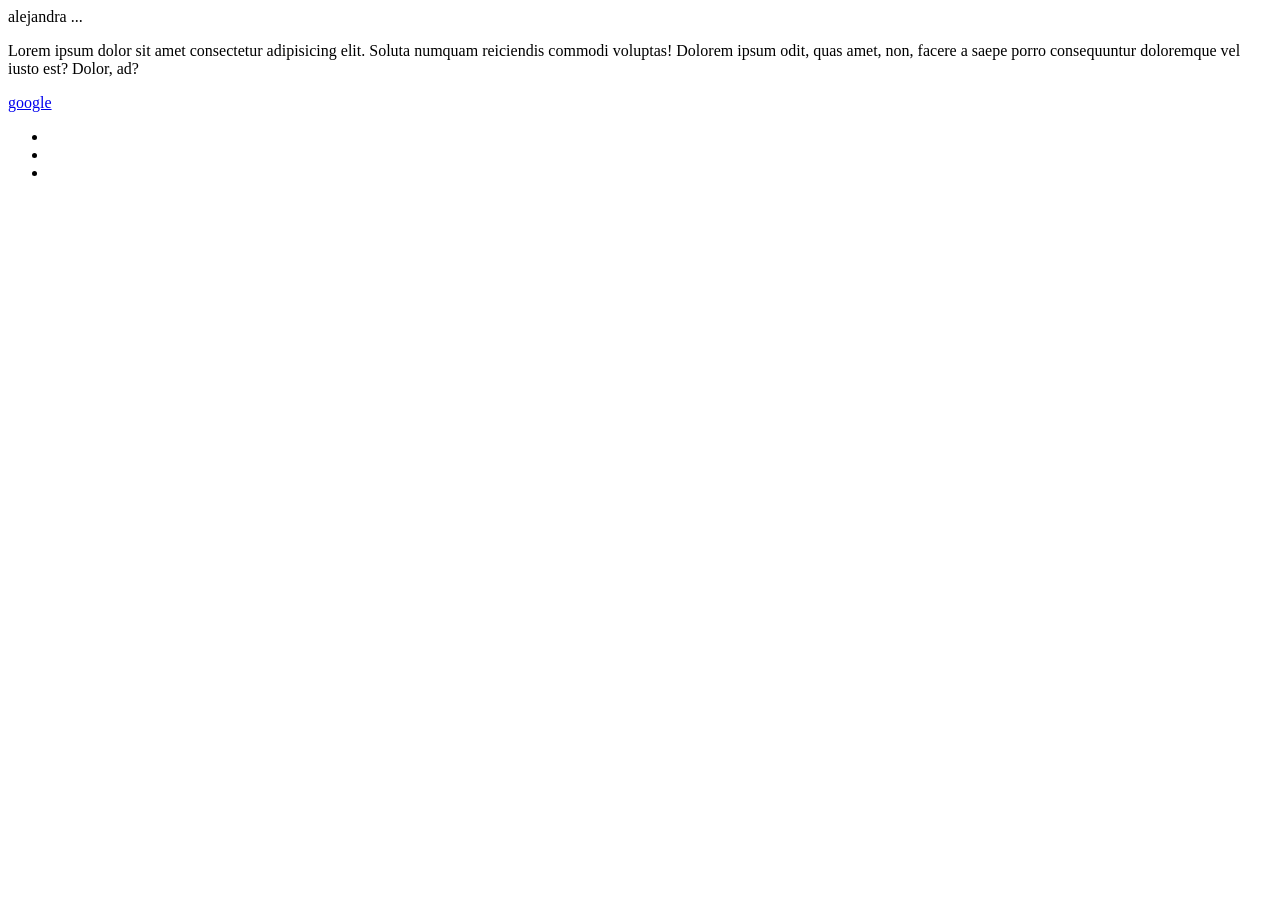
==== index.html @ 9129e631 "paso a produccion 34" ====
<!DOCTYPE html>
<html lang="en">

<head>
    <meta charset="UTF-8">
    <meta name="viewport" content="width=device-width, initial-scale=1.0">
    <title>Document</title>
</head>

<body>
    alejandra ...
    <p>Lorem ipsum dolor sit amet consectetur adipisicing elit. Soluta numquam reiciendis commodi voluptas! Dolorem
        ipsum odit, quas amet, non, facere a saepe porro consequuntur doloremque vel iusto est? Dolor, ad?</p>
    <a href="https://www.google.com">google</a>
    <ul>
        <li></li>
        <li></li>
        <li></li>
    </ul>

</body>

</html>
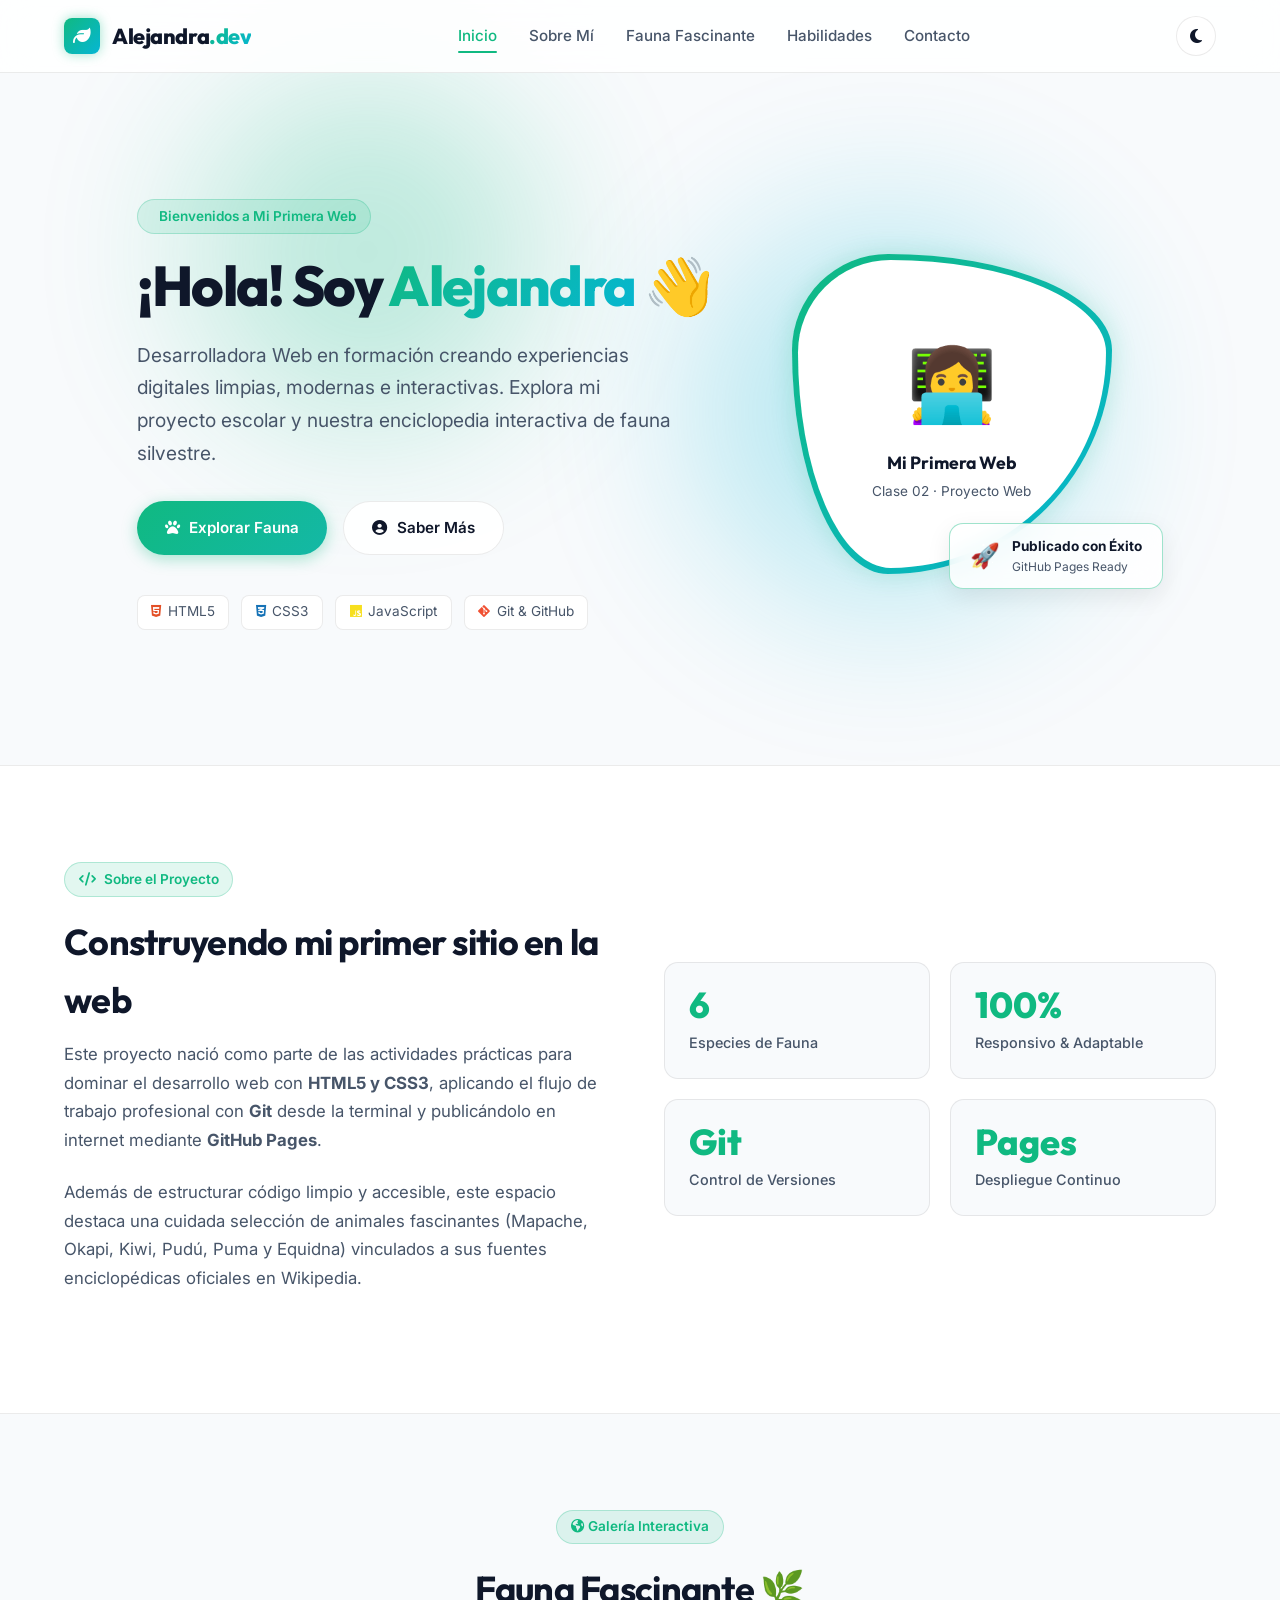
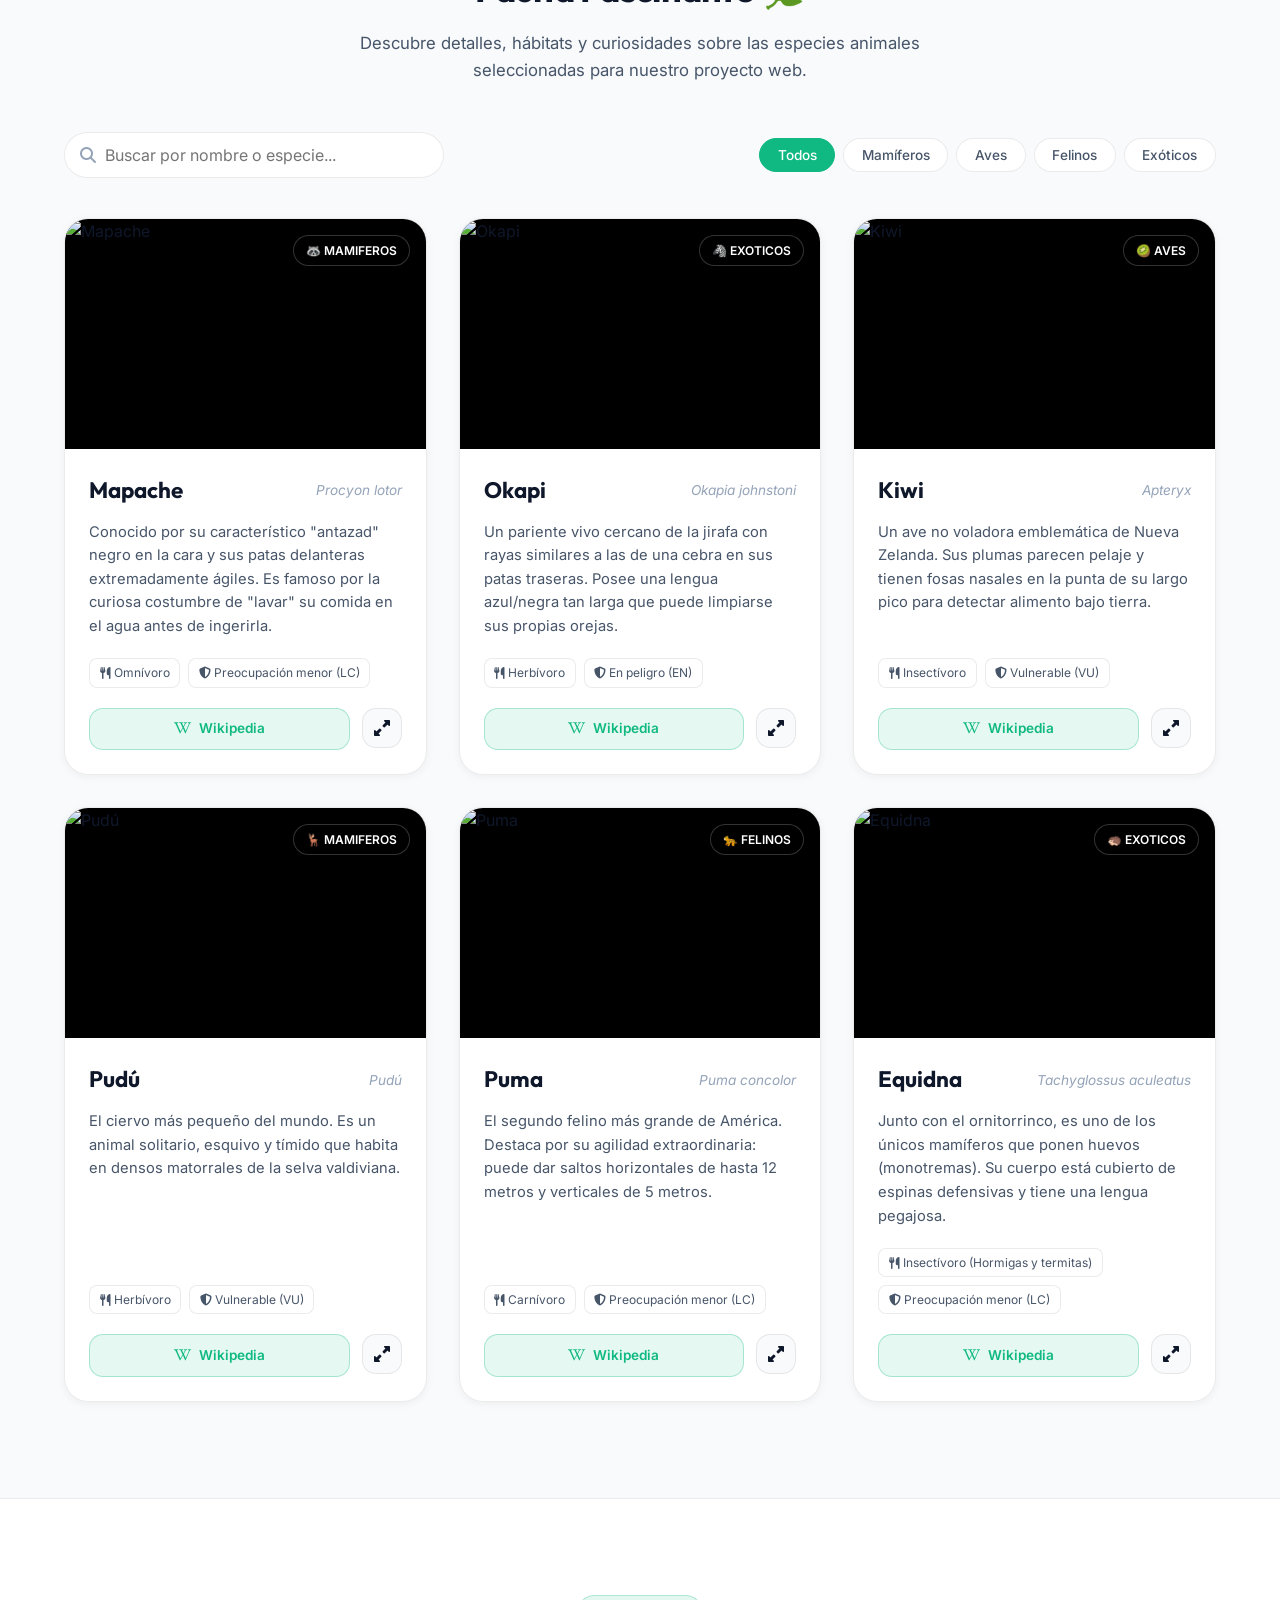
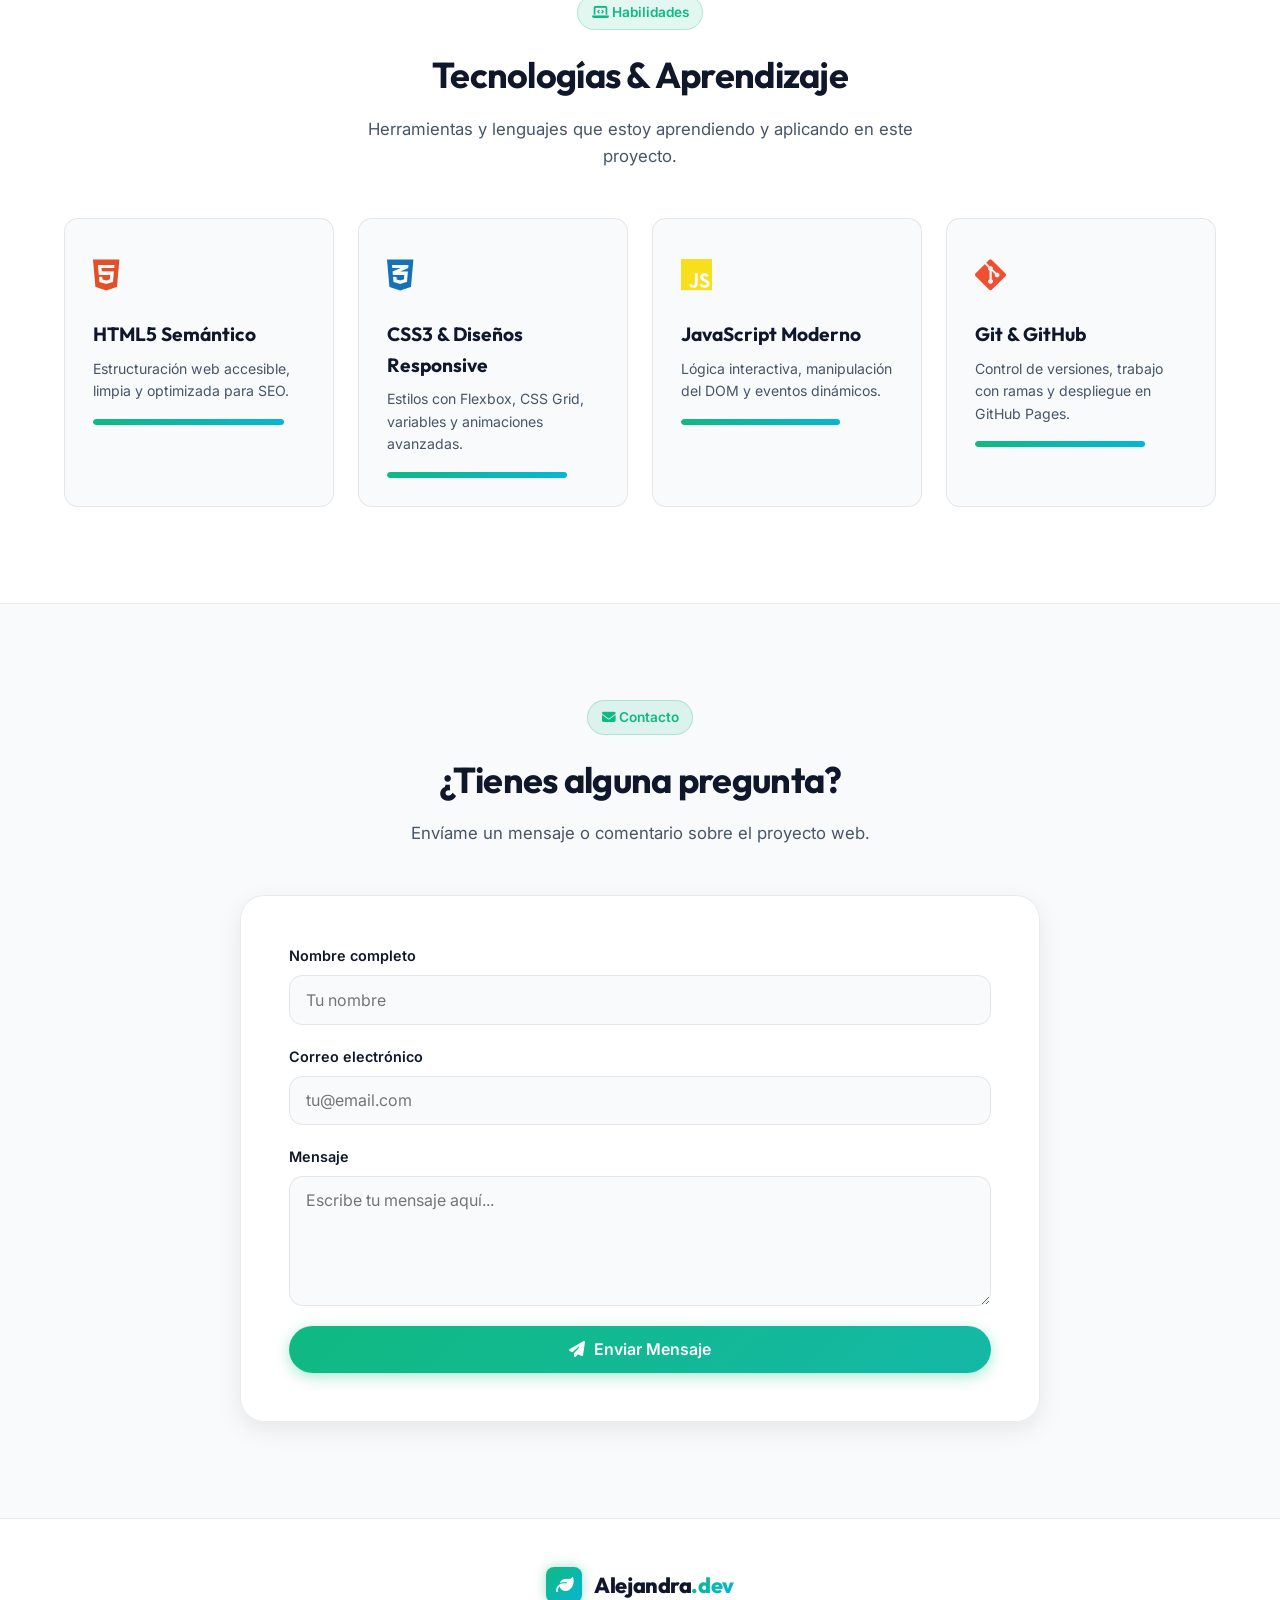
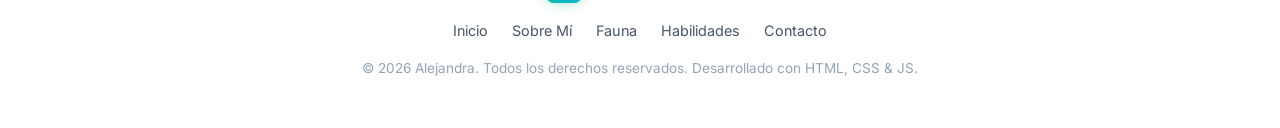
==== commit 097915e6: "super experimento con ia" ====
--- a/index.html
+++ b/index.html
@@ -1,23 +1,307 @@
 <!DOCTYPE html>
-<html lang="en">
+<html lang="es" data-theme="dark">
 
 <head>
     <meta charset="UTF-8">
     <meta name="viewport" content="width=device-width, initial-scale=1.0">
-    <title>Document</title>
+    <meta name="description" content="Sitio web personal de Alejandra - Desarrolladora Web & Galería Interactiva de Fauna Fascinante (Mapache, Okapi, Kiwi, Pudú, Puma, Equidna)">
+    <meta name="author" content="Alejandra">
+    <title>Alejandra | Mi Primera Web & Fauna Fascinante</title>
+
+    <!-- Google Fonts & FontAwesome -->
+    <link rel="preconnect" href="https://fonts.googleapis.com">
+    <link rel="preconnect" href="https://fonts.gstatic.com" crossorigin>
+    <link href="https://fonts.googleapis.com/css2?family=Inter:wght@300;400;500;600;700&family=Outfit:wght@400;500;600;700;800&display=swap" rel="stylesheet">
+    <link rel="stylesheet" href="https://cdnjs.cloudflare.com/ajax/libs/font-awesome/6.5.1/css/all.min.css">
+
+    <!-- Stylesheet -->
+    <link rel="stylesheet" href="style.css">
 </head>
 
 <body>
-    alejandra ...
-    <p>Lorem ipsum dolor sit amet consectetur adipisicing elit. Soluta numquam reiciendis commodi voluptas! Dolorem
-        ipsum odit, quas amet, non, facere a saepe porro consequuntur doloremque vel iusto est? Dolor, ad?</p>
-    <a href="https://www.google.com">google</a>
-    <ul>
-        <li></li>
-        <li></li>
-        <li></li>
-    </ul>
-
+    <!-- HEADER / NAVIGATION -->
+    <header class="header" id="header">
+        <div class="container nav-container">
+            <a href="#hero" class="logo">
+                <div class="logo-icon">
+                    <i class="fas fa-leaf"></i>
+                </div>
+                <span>Alejandra<span class="gradient-text">.dev</span></span>
+            </a>
+
+            <nav>
+                <ul class="nav-links" id="nav-links">
+                    <li><a href="#hero" class="nav-link active">Inicio</a></li>
+                    <li><a href="#about" class="nav-link">Sobre Mí</a></li>
+                    <li><a href="#fauna" class="nav-link">Fauna Fascinante</a></li>
+                    <li><a href="#skills" class="nav-link">Habilidades</a></li>
+                    <li><a href="#contact" class="nav-link">Contacto</a></li>
+                </ul>
+            </nav>
+
+            <div class="nav-actions">
+                <button class="theme-toggle" id="theme-toggle-btn" aria-label="Cambiar tema claro/oscuro">
+                    <i class="fas fa-sun" id="theme-icon"></i>
+                </button>
+                <button class="mobile-menu-btn" id="mobile-menu-btn" aria-label="Abrir menú de navegación">
+                    <i class="fas fa-bars"></i>
+                </button>
+            </div>
+        </div>
+    </header>
+
+    <main>
+        <!-- HERO SECTION -->
+        <section class="hero" id="hero">
+            <div class="hero-bg-blobs">
+                <div class="blob blob-1"></div>
+                <div class="blob blob-2"></div>
+            </div>
+
+            <div class="container hero-grid">
+                <div class="hero-content">
+                    <span class="badge">
+                        <i class="fas fa-sparkles"></i> Bienvenidos a Mi Primera Web
+                    </span>
+                    <h1 class="hero-title">
+                        ¡Hola! Soy <span class="gradient-text">Alejandra</span> 👋
+                    </h1>
+                    <p class="hero-description">
+                        Desarrolladora Web en formación creando experiencias digitales limpias, modernas e interactivas. Explora mi proyecto escolar y nuestra enciclopedia interactiva de fauna silvestre.
+                    </p>
+                    <div class="hero-buttons">
+                        <a href="#fauna" class="btn btn-primary">
+                            <i class="fas fa-paw"></i> Explorar Fauna
+                        </a>
+                        <a href="#about" class="btn btn-secondary">
+                            <i class="fas fa-user-circle"></i> Saber Más
+                        </a>
+                    </div>
+                    <div class="tech-pills">
+                        <span class="tech-pill"><i class="fab fa-html5" style="color: #e34f26;"></i> HTML5</span>
+                        <span class="tech-pill"><i class="fab fa-css3-alt" style="color: #1572b6;"></i> CSS3</span>
+                        <span class="tech-pill"><i class="fab fa-js" style="color: #f7df1e;"></i> JavaScript</span>
+                        <span class="tech-pill"><i class="fab fa-git-alt" style="color: #f05032;"></i> Git & GitHub</span>
+                    </div>
+                </div>
+
+                <div class="hero-visual">
+                    <div class="hero-avatar-wrapper">
+                        <div class="hero-avatar-content">
+                            <div class="avatar-emoji">👩‍💻</div>
+                            <h2 class="avatar-caption">Mi Primera Web</h2>
+                            <p style="font-size: 0.85rem; color: var(--text-secondary); margin-top: 0.25rem;">Clase 02 · Proyecto Web</p>
+                        </div>
+                    </div>
+                    <div class="floating-badge">
+                        <span class="floating-icon">🚀</span>
+                        <div class="floating-text">
+                            <h4>Publicado con Éxito</h4>
+                            <p>GitHub Pages Ready</p>
+                        </div>
+                    </div>
+                </div>
+            </div>
+        </section>
+
+        <!-- ABOUT ME SECTION -->
+        <section class="about-section" id="about">
+            <div class="container">
+                <div class="about-grid">
+                    <div class="about-text">
+                        <span class="badge" style="margin-bottom: 1rem;">
+                            <i class="fas fa-code"></i> Sobre el Proyecto
+                        </span>
+                        <h2 class="section-title" style="text-align: left;">Construyendo mi primer sitio en la web</h2>
+                        <p>
+                            Este proyecto nació como parte de las actividades prácticas para dominar el desarrollo web con <strong>HTML5 y CSS3</strong>, aplicando el flujo de trabajo profesional con <strong>Git</strong> desde la terminal y publicándolo en internet mediante <strong>GitHub Pages</strong>.
+                        </p>
+                        <p>
+                            Además de estructurar código limpio y accesible, este espacio destaca una cuidada selección de animales fascinantes (Mapache, Okapi, Kiwi, Pudú, Puma y Equidna) vinculados a sus fuentes enciclopédicas oficiales en Wikipedia.
+                        </p>
+                    </div>
+
+                    <div class="stats-grid">
+                        <div class="stat-card">
+                            <div class="stat-number">6</div>
+                            <div class="stat-label">Especies de Fauna</div>
+                        </div>
+                        <div class="stat-card">
+                            <div class="stat-number">100%</div>
+                            <div class="stat-label">Responsivo & Adaptable</div>
+                        </div>
+                        <div class="stat-card">
+                            <div class="stat-number">Git</div>
+                            <div class="stat-label">Control de Versiones</div>
+                        </div>
+                        <div class="stat-card">
+                            <div class="stat-number">Pages</div>
+                            <div class="stat-label">Despliegue Continuo</div>
+                        </div>
+                    </div>
+                </div>
+            </div>
+        </section>
+
+        <!-- FAUNA SHOWCASE SECTION -->
+        <section class="fauna-section" id="fauna">
+            <div class="container">
+                <span class="badge" style="margin: 0 auto 1rem auto; display: table;">
+                    <i class="fas fa-globe-americas"></i> Galería Interactiva
+                </span>
+                <h2 class="section-title">Fauna Fascinante 🌿</h2>
+                <p class="section-subtitle">
+                    Descubre detalles, hábitats y curiosidades sobre las especies animales seleccionadas para nuestro proyecto web.
+                </p>
+
+                <!-- Filter & Search Controls -->
+                <div class="filter-bar">
+                    <div class="search-box">
+                        <i class="fas fa-search search-icon"></i>
+                        <input type="text" id="search-input" class="search-input" placeholder="Buscar por nombre o especie..." aria-label="Buscar animal">
+                    </div>
+                    <div class="filter-tags">
+                        <button class="filter-btn active" data-filter="todos">Todos</button>
+                        <button class="filter-btn" data-filter="mamiferos">Mamíferos</button>
+                        <button class="filter-btn" data-filter="aves">Aves</button>
+                        <button class="filter-btn" data-filter="felinos">Felinos</button>
+                        <button class="filter-btn" data-filter="exoticos">Exóticos</button>
+                    </div>
+                </div>
+
+                <!-- Animal Cards Grid -->
+                <div class="animals-grid" id="animals-grid">
+                    <!-- Loaded dynamically via script.js -->
+                </div>
+            </div>
+        </section>
+
+        <!-- SKILLS SECTION -->
+        <section class="skills-section" id="skills">
+            <div class="container">
+                <span class="badge" style="margin: 0 auto 1rem auto; display: table;">
+                    <i class="fas fa-laptop-code"></i> Habilidades
+                </span>
+                <h2 class="section-title">Tecnologías & Aprendizaje</h2>
+                <p class="section-subtitle">
+                    Herramientas y lenguajes que estoy aprendiendo y aplicando en este proyecto.
+                </p>
+
+                <div class="skills-grid">
+                    <div class="skill-card">
+                        <div class="skill-icon" style="color: #e34f26;"><i class="fab fa-html5"></i></div>
+                        <h3 class="skill-name">HTML5 Semántico</h3>
+                        <p class="skill-desc">Estructuración web accesible, limpia y optimizada para SEO.</p>
+                        <div class="progress-bar"><div class="progress-fill" style="width: 90%;"></div></div>
+                    </div>
+
+                    <div class="skill-card">
+                        <div class="skill-icon" style="color: #1572b6;"><i class="fab fa-css3-alt"></i></div>
+                        <h3 class="skill-name">CSS3 & Diseños Responsive</h3>
+                        <p class="skill-desc">Estilos con Flexbox, CSS Grid, variables y animaciones avanzadas.</p>
+                        <div class="progress-bar"><div class="progress-fill" style="width: 85%;"></div></div>
+                    </div>
+
+                    <div class="skill-card">
+                        <div class="skill-icon" style="color: #f7df1e;"><i class="fab fa-js"></i></div>
+                        <h3 class="skill-name">JavaScript Moderno</h3>
+                        <p class="skill-desc">Lógica interactiva, manipulación del DOM y eventos dinámicos.</p>
+                        <div class="progress-bar"><div class="progress-fill" style="width: 75%;"></div></div>
+                    </div>
+
+                    <div class="skill-card">
+                        <div class="skill-icon" style="color: #f05032;"><i class="fab fa-git-alt"></i></div>
+                        <h3 class="skill-name">Git & GitHub</h3>
+                        <p class="skill-desc">Control de versiones, trabajo con ramas y despliegue en GitHub Pages.</p>
+                        <div class="progress-bar"><div class="progress-fill" style="width: 80%;"></div></div>
+                    </div>
+                </div>
+            </div>
+        </section>
+
+        <!-- CONTACT SECTION -->
+        <section class="contact-section" id="contact">
+            <div class="container">
+                <span class="badge" style="margin: 0 auto 1rem auto; display: table;">
+                    <i class="fas fa-envelope"></i> Contacto
+                </span>
+                <h2 class="section-title">¿Tienes alguna pregunta?</h2>
+                <p class="section-subtitle">
+                    Envíame un mensaje o comentario sobre el proyecto web.
+                </p>
+
+                <div class="contact-container">
+                    <form class="contact-form" id="contact-form">
+                        <div class="form-group">
+                            <label for="contact-name">Nombre completo</label>
+                            <input type="text" id="contact-name" class="form-input" placeholder="Tu nombre" required>
+                        </div>
+                        <div class="form-group">
+                            <label for="contact-email">Correo electrónico</label>
+                            <input type="email" id="contact-email" class="form-input" placeholder="tu@email.com" required>
+                        </div>
+                        <div class="form-group">
+                            <label for="contact-message">Mensaje</label>
+                            <textarea id="contact-message" class="form-textarea" placeholder="Escribe tu mensaje aquí..." required></textarea>
+                        </div>
+                        <button type="submit" class="btn btn-primary" style="justify-content: center; width: 100%; font-size: 1rem;">
+                            <i class="fas fa-paper-plane"></i> Enviar Mensaje
+                        </button>
+                    </form>
+                </div>
+            </div>
+        </section>
+    </main>
+
+    <!-- ANIMAL DETAIL MODAL -->
+    <div class="modal" id="animal-modal" role="dialog" aria-modal="true">
+        <div class="modal-content">
+            <button class="modal-close" id="modal-close-btn" aria-label="Cerrar modal">&times;</button>
+            <img src="" alt="" class="modal-img" id="modal-img">
+            <div class="modal-body">
+                <h2 class="modal-title" id="modal-title"></h2>
+                <p style="font-size: 0.9rem; color: var(--accent-emerald); font-weight: 600; margin-bottom: 0.5rem;" id="modal-scientific"></p>
+                <p class="modal-text" id="modal-desc"></p>
+                <div style="background: var(--bg-primary); padding: 1rem; border-radius: var(--radius-md); border: 1px solid var(--border-color); margin-bottom: 1.5rem;">
+                    <p style="font-size: 0.85rem; color: var(--text-secondary); display: flex; align-items: center; gap: 0.5rem;">
+                        <i class="fas fa-map-marker-alt" style="color: var(--accent-emerald);"></i> <strong>Hábitat:</strong> <span id="modal-habitat"></span>
+                    </p>
+                </div>
+                <a href="" target="_blank" rel="noopener noreferrer" class="btn btn-primary" id="modal-wiki-link" style="width: 100%; justify-content: center;">
+                    <i class="fab fa-wikipedia-w"></i> Leer artículo completo en Wikipedia
+                </a>
+            </div>
+        </div>
+    </div>
+
+    <!-- TOAST NOTIFICATION -->
+    <div class="toast" id="toast">
+        <i class="fas fa-check-circle" style="font-size: 1.2rem;"></i>
+        <span class="toast-msg">Mensaje enviado exitosamente</span>
+    </div>
+
+    <!-- FOOTER -->
+    <footer class="footer">
+        <div class="container footer-content">
+            <a href="#hero" class="logo">
+                <div class="logo-icon"><i class="fas fa-leaf"></i></div>
+                <span>Alejandra<span class="gradient-text">.dev</span></span>
+            </a>
+            <ul class="footer-links">
+                <li><a href="#hero">Inicio</a></li>
+                <li><a href="#about">Sobre Mí</a></li>
+                <li><a href="#fauna">Fauna</a></li>
+                <li><a href="#skills">Habilidades</a></li>
+                <li><a href="#contact">Contacto</a></li>
+            </ul>
+            <p class="copyright">
+                © 2026 Alejandra. Todos los derechos reservados. Desarrollado con HTML, CSS & JS.
+            </p>
+        </div>
+    </footer>
+
+    <!-- Script -->
+    <script src="script.js"></script>
 </body>
 
 </html>
--- a/style.css
+++ b/style.css
@@ -0,0 +1,1067 @@
+/* ==========================================
+   DESIGN SYSTEM & CUSTOM PROPERTIES
+   ========================================== */
+@import url('https://fonts.googleapis.com/css2?family=Inter:wght@300;400;500;600;700&family=Outfit:wght@400;500;600;700;800&display=swap');
+
+:root {
+    /* Color Palette - Dark Mode (Default) */
+    --bg-primary: #0b0f19;
+    --bg-secondary: #111827;
+    --bg-card: rgba(31, 41, 55, 0.7);
+    --bg-card-hover: rgba(45, 59, 80, 0.85);
+    --bg-glass: rgba(17, 24, 39, 0.75);
+    
+    --text-primary: #f9fafb;
+    --text-secondary: #9ca3af;
+    --text-muted: #6b7280;
+    
+    --accent-emerald: #10b981;
+    --accent-emerald-glow: rgba(16, 185, 129, 0.25);
+    --accent-teal: #14b8a6;
+    --accent-cyan: #06b6d4;
+    --accent-amber: #f59e0b;
+    --accent-purple: #8b5cf6;
+    
+    --border-color: rgba(255, 255, 255, 0.08);
+    --border-highlight: rgba(16, 185, 129, 0.3);
+    
+    --shadow-sm: 0 2px 8px rgba(0, 0, 0, 0.3);
+    --shadow-md: 0 8px 24px rgba(0, 0, 0, 0.4);
+    --shadow-lg: 0 16px 40px rgba(0, 0, 0, 0.5);
+    --shadow-glow: 0 0 25px rgba(16, 185, 129, 0.3);
+
+    --radius-sm: 8px;
+    --radius-md: 14px;
+    --radius-lg: 24px;
+    --radius-full: 9999px;
+    
+    --font-heading: 'Outfit', sans-serif;
+    --font-body: 'Inter', sans-serif;
+    
+    --transition-fast: 0.2s cubic-bezier(0.4, 0, 0.2, 1);
+    --transition-normal: 0.3s cubic-bezier(0.4, 0, 0.2, 1);
+    --transition-slow: 0.5s cubic-bezier(0.4, 0, 0.2, 1);
+}
+
+/* Light Theme Variables */
+[data-theme="light"] {
+    --bg-primary: #f8fafc;
+    --bg-secondary: #ffffff;
+    --bg-card: rgba(255, 255, 255, 0.9);
+    --bg-card-hover: #ffffff;
+    --bg-glass: rgba(255, 255, 255, 0.85);
+    
+    --text-primary: #0f172a;
+    --text-secondary: #475569;
+    --text-muted: #94a3b8;
+    
+    --border-color: rgba(0, 0, 0, 0.08);
+    --border-highlight: rgba(16, 185, 129, 0.4);
+    
+    --shadow-sm: 0 2px 8px rgba(0, 0, 0, 0.05);
+    --shadow-md: 0 8px 24px rgba(0, 0, 0, 0.08);
+    --shadow-lg: 0 16px 40px rgba(0, 0, 0, 0.12);
+    --shadow-glow: 0 0 25px rgba(16, 185, 129, 0.2);
+}
+
+/* Base Resets */
+*, *::before, *::after {
+    box-sizing: border-box;
+    margin: 0;
+    padding: 0;
+}
+
+html {
+    scroll-behavior: smooth;
+    font-size: 16px;
+}
+
+body {
+    font-family: var(--font-body);
+    background-color: var(--bg-primary);
+    color: var(--text-primary);
+    line-height: 1.6;
+    overflow-x: hidden;
+    transition: background-color var(--transition-normal), color var(--transition-normal);
+}
+
+a {
+    color: inherit;
+    text-decoration: none;
+}
+
+button, input, textarea {
+    font-family: inherit;
+    font-size: inherit;
+}
+
+/* Utility Classes */
+.container {
+    max-width: 1200px;
+    margin: 0 auto;
+    padding: 0 1.5rem;
+}
+
+.gradient-text {
+    background: linear-gradient(135deg, var(--accent-emerald) 0%, var(--accent-cyan) 100%);
+    -webkit-background-clip: text;
+    -webkit-text-fill-color: transparent;
+}
+
+.section-title {
+    font-family: var(--font-heading);
+    font-size: 2.25rem;
+    font-weight: 700;
+    text-align: center;
+    margin-bottom: 0.75rem;
+    letter-spacing: -0.02em;
+}
+
+.section-subtitle {
+    text-align: center;
+    color: var(--text-secondary);
+    max-width: 600px;
+    margin: 0 auto 3rem auto;
+    font-size: 1.05rem;
+}
+
+.badge {
+    display: inline-flex;
+    align-items: center;
+    gap: 0.5rem;
+    padding: 0.35rem 0.85rem;
+    border-radius: var(--radius-full);
+    font-size: 0.85rem;
+    font-weight: 600;
+    background: rgba(16, 185, 129, 0.12);
+    color: var(--accent-emerald);
+    border: 1px solid rgba(16, 185, 129, 0.25);
+}
+
+/* ==========================================
+   HEADER & NAVIGATION
+   ========================================== */
+.header {
+    position: fixed;
+    top: 0;
+    left: 0;
+    width: 100%;
+    z-index: 100;
+    background: var(--bg-glass);
+    backdrop-filter: blur(16px);
+    -webkit-backdrop-filter: blur(16px);
+    border-bottom: 1px solid var(--border-color);
+    transition: all var(--transition-normal);
+}
+
+.nav-container {
+    display: flex;
+    align-items: center;
+    justify-content: space-between;
+    height: 72px;
+}
+
+.logo {
+    display: flex;
+    align-items: center;
+    gap: 0.75rem;
+    font-family: var(--font-heading);
+    font-weight: 800;
+    font-size: 1.35rem;
+    letter-spacing: -0.02em;
+}
+
+.logo-icon {
+    width: 36px;
+    height: 36px;
+    border-radius: var(--radius-sm);
+    background: linear-gradient(135deg, var(--accent-emerald), var(--accent-cyan));
+    display: flex;
+    align-items: center;
+    justify-content: center;
+    color: #ffffff;
+    font-size: 1.1rem;
+    box-shadow: 0 0 12px rgba(16, 185, 129, 0.4);
+}
+
+.nav-links {
+    display: flex;
+    align-items: center;
+    gap: 2rem;
+    list-style: none;
+}
+
+.nav-link {
+    color: var(--text-secondary);
+    font-weight: 500;
+    font-size: 0.95rem;
+    transition: color var(--transition-fast);
+    position: relative;
+    padding: 0.5rem 0;
+}
+
+.nav-link:hover, .nav-link.active {
+    color: var(--accent-emerald);
+}
+
+.nav-link::after {
+    content: '';
+    position: absolute;
+    bottom: 0;
+    left: 0;
+    width: 0;
+    height: 2px;
+    background: var(--accent-emerald);
+    transition: width var(--transition-fast);
+    border-radius: var(--radius-full);
+}
+
+.nav-link:hover::after, .nav-link.active::after {
+    width: 100%;
+}
+
+.nav-actions {
+    display: flex;
+    align-items: center;
+    gap: 1rem;
+}
+
+.theme-toggle {
+    background: var(--bg-card);
+    border: 1px solid var(--border-color);
+    color: var(--text-primary);
+    width: 40px;
+    height: 40px;
+    border-radius: var(--radius-full);
+    display: flex;
+    align-items: center;
+    justify-content: center;
+    cursor: pointer;
+    transition: all var(--transition-fast);
+}
+
+.theme-toggle:hover {
+    border-color: var(--accent-emerald);
+    transform: scale(1.05);
+}
+
+.mobile-menu-btn {
+    display: none;
+    background: none;
+    border: none;
+    color: var(--text-primary);
+    font-size: 1.5rem;
+    cursor: pointer;
+}
+
+/* ==========================================
+   HERO SECTION
+   ========================================== */
+.hero {
+    position: relative;
+    padding: 9rem 0 5rem 0;
+    min-height: 85vh;
+    display: flex;
+    align-items: center;
+    overflow: hidden;
+}
+
+.hero-bg-blobs {
+    position: absolute;
+    top: 0;
+    left: 0;
+    width: 100%;
+    height: 100%;
+    pointer-events: none;
+    z-index: -1;
+}
+
+.blob {
+    position: absolute;
+    border-radius: 50%;
+    filter: blur(80px);
+    opacity: 0.25;
+}
+
+.blob-1 {
+    top: 10%;
+    left: 15%;
+    width: 350px;
+    height: 350px;
+    background: var(--accent-emerald);
+}
+
+.blob-2 {
+    bottom: 20%;
+    right: 15%;
+    width: 400px;
+    height: 400px;
+    background: var(--accent-cyan);
+}
+
+.hero-grid {
+    display: grid;
+    grid-template-columns: 1.2fr 0.8fr;
+    gap: 3rem;
+    align-items: center;
+}
+
+.hero-content {
+    display: flex;
+    flex-direction: column;
+    align-items: flex-start;
+}
+
+.hero-title {
+    font-family: var(--font-heading);
+    font-size: 3.5rem;
+    font-weight: 800;
+    line-height: 1.15;
+    margin: 1.25rem 0;
+    letter-spacing: -0.03em;
+}
+
+.hero-description {
+    font-size: 1.2rem;
+    color: var(--text-secondary);
+    margin-bottom: 2rem;
+    max-width: 540px;
+    line-height: 1.7;
+}
+
+.hero-buttons {
+    display: flex;
+    gap: 1rem;
+    flex-wrap: wrap;
+    margin-bottom: 2.5rem;
+}
+
+.btn {
+    display: inline-flex;
+    align-items: center;
+    gap: 0.6rem;
+    padding: 0.85rem 1.75rem;
+    border-radius: var(--radius-full);
+    font-weight: 600;
+    font-size: 0.95rem;
+    cursor: pointer;
+    transition: all var(--transition-fast);
+    border: none;
+}
+
+.btn-primary {
+    background: linear-gradient(135deg, var(--accent-emerald), var(--accent-teal));
+    color: #ffffff;
+    box-shadow: 0 4px 15px rgba(16, 185, 129, 0.35);
+}
+
+.btn-primary:hover {
+    transform: translateY(-2px);
+    box-shadow: 0 8px 25px rgba(16, 185, 129, 0.5);
+}
+
+.btn-secondary {
+    background: var(--bg-card);
+    color: var(--text-primary);
+    border: 1px solid var(--border-color);
+}
+
+.btn-secondary:hover {
+    border-color: var(--accent-emerald);
+    background: var(--bg-card-hover);
+    transform: translateY(-2px);
+}
+
+.tech-pills {
+    display: flex;
+    align-items: center;
+    gap: 0.75rem;
+    flex-wrap: wrap;
+}
+
+.tech-pill {
+    display: flex;
+    align-items: center;
+    gap: 0.4rem;
+    background: var(--bg-card);
+    border: 1px solid var(--border-color);
+    padding: 0.35rem 0.85rem;
+    border-radius: var(--radius-sm);
+    font-size: 0.85rem;
+    color: var(--text-secondary);
+}
+
+.hero-visual {
+    position: relative;
+    display: flex;
+    justify-content: center;
+}
+
+.hero-avatar-wrapper {
+    position: relative;
+    width: 320px;
+    height: 320px;
+    border-radius: 30% 70% 70% 30% / 30% 30% 70% 70%;
+    background: linear-gradient(135deg, var(--accent-emerald), var(--accent-cyan));
+    padding: 6px;
+    animation: morph 8s ease-in-out infinite alternate;
+    box-shadow: var(--shadow-glow);
+}
+
+@keyframes morph {
+    0% { border-radius: 30% 70% 70% 30% / 30% 30% 70% 70%; }
+    50% { border-radius: 60% 40% 30% 70% / 60% 30% 70% 40%; }
+    100% { border-radius: 50% 50% 30% 70% / 50% 60% 40% 60%; }
+}
+
+.hero-avatar-content {
+    width: 100%;
+    height: 100%;
+    background: var(--bg-secondary);
+    border-radius: inherit;
+    display: flex;
+    flex-direction: column;
+    align-items: center;
+    justify-content: center;
+    padding: 2rem;
+    text-align: center;
+}
+
+.avatar-emoji {
+    font-size: 4.5rem;
+    margin-bottom: 0.5rem;
+}
+
+.avatar-caption {
+    font-family: var(--font-heading);
+    font-weight: 700;
+    font-size: 1.1rem;
+    color: var(--text-primary);
+}
+
+/* Floating Card Element */
+.floating-badge {
+    position: absolute;
+    bottom: -15px;
+    right: -20px;
+    background: var(--bg-glass);
+    backdrop-filter: blur(12px);
+    border: 1px solid var(--border-highlight);
+    padding: 0.75rem 1.25rem;
+    border-radius: var(--radius-md);
+    box-shadow: var(--shadow-md);
+    display: flex;
+    align-items: center;
+    gap: 0.75rem;
+    animation: float 4s ease-in-out infinite;
+}
+
+@keyframes float {
+    0%, 100% { transform: translateY(0); }
+    50% { transform: translateY(-10px); }
+}
+
+.floating-icon {
+    font-size: 1.5rem;
+}
+
+.floating-text h4 {
+    font-size: 0.85rem;
+    font-weight: 700;
+}
+
+.floating-text p {
+    font-size: 0.75rem;
+    color: var(--text-secondary);
+}
+
+/* ==========================================
+   ABOUT ME SECTION
+   ========================================== */
+.about-section {
+    padding: 6rem 0;
+    background: var(--bg-secondary);
+    border-top: 1px solid var(--border-color);
+    border-bottom: 1px solid var(--border-color);
+}
+
+.about-grid {
+    display: grid;
+    grid-template-columns: 1fr 1fr;
+    gap: 3rem;
+    align-items: center;
+}
+
+.about-text p {
+    color: var(--text-secondary);
+    font-size: 1.05rem;
+    margin-bottom: 1.5rem;
+    line-height: 1.7;
+}
+
+.stats-grid {
+    display: grid;
+    grid-template-columns: repeat(2, 1fr);
+    gap: 1.25rem;
+}
+
+.stat-card {
+    background: var(--bg-primary);
+    border: 1px solid var(--border-color);
+    padding: 1.5rem;
+    border-radius: var(--radius-md);
+    transition: transform var(--transition-fast), border-color var(--transition-fast);
+}
+
+.stat-card:hover {
+    transform: translateY(-3px);
+    border-color: var(--accent-emerald);
+}
+
+.stat-number {
+    font-family: var(--font-heading);
+    font-size: 2.25rem;
+    font-weight: 800;
+    color: var(--accent-emerald);
+    line-height: 1;
+    margin-bottom: 0.5rem;
+}
+
+.stat-label {
+    color: var(--text-secondary);
+    font-size: 0.9rem;
+    font-weight: 500;
+}
+
+/* ==========================================
+   FAUNA SHOWCASE (ANIMAL GALLERY)
+   ========================================== */
+.fauna-section {
+    padding: 6rem 0;
+    position: relative;
+}
+
+.filter-bar {
+    display: flex;
+    justify-content: space-between;
+    align-items: center;
+    margin-bottom: 2.5rem;
+    flex-wrap: wrap;
+    gap: 1rem;
+}
+
+.search-box {
+    position: relative;
+    flex: 1;
+    max-width: 380px;
+}
+
+.search-input {
+    width: 100%;
+    background: var(--bg-card);
+    border: 1px solid var(--border-color);
+    padding: 0.75rem 1rem 0.75rem 2.5rem;
+    border-radius: var(--radius-full);
+    color: var(--text-primary);
+    outline: none;
+    transition: all var(--transition-fast);
+}
+
+.search-input:focus {
+    border-color: var(--accent-emerald);
+    box-shadow: 0 0 0 3px var(--accent-emerald-glow);
+}
+
+.search-icon {
+    position: absolute;
+    left: 1rem;
+    top: 50%;
+    transform: translateY(-50%);
+    color: var(--text-muted);
+}
+
+.filter-tags {
+    display: flex;
+    gap: 0.5rem;
+    flex-wrap: wrap;
+}
+
+.filter-btn {
+    background: var(--bg-card);
+    border: 1px solid var(--border-color);
+    color: var(--text-secondary);
+    padding: 0.5rem 1.1rem;
+    border-radius: var(--radius-full);
+    cursor: pointer;
+    font-size: 0.85rem;
+    font-weight: 500;
+    transition: all var(--transition-fast);
+}
+
+.filter-btn:hover, .filter-btn.active {
+    background: var(--accent-emerald);
+    color: #ffffff;
+    border-color: var(--accent-emerald);
+}
+
+/* Animal Cards Grid */
+.animals-grid {
+    display: grid;
+    grid-template-columns: repeat(auto-fill, minmax(320px, 1fr));
+    gap: 2rem;
+}
+
+.animal-card {
+    background: var(--bg-card);
+    border: 1px solid var(--border-color);
+    border-radius: var(--radius-lg);
+    overflow: hidden;
+    transition: all var(--transition-normal);
+    display: flex;
+    flex-direction: column;
+    box-shadow: var(--shadow-sm);
+    position: relative;
+}
+
+.animal-card:hover {
+    transform: translateY(-8px);
+    border-color: var(--border-highlight);
+    box-shadow: var(--shadow-md);
+}
+
+.animal-img-wrapper {
+    position: relative;
+    width: 100%;
+    height: 230px;
+    overflow: hidden;
+    background: #000;
+}
+
+.animal-img {
+    width: 100%;
+    height: 100%;
+    object-fit: cover;
+    transition: transform var(--transition-slow);
+}
+
+.animal-card:hover .animal-img {
+    transform: scale(1.08);
+}
+
+.animal-badge {
+    position: absolute;
+    top: 1rem;
+    right: 1rem;
+    background: rgba(0, 0, 0, 0.65);
+    backdrop-filter: blur(8px);
+    color: #fff;
+    font-size: 0.75rem;
+    font-weight: 600;
+    padding: 0.3rem 0.75rem;
+    border-radius: var(--radius-full);
+    border: 1px solid rgba(255, 255, 255, 0.2);
+}
+
+.animal-content {
+    padding: 1.5rem;
+    display: flex;
+    flex-direction: column;
+    flex-grow: 1;
+}
+
+.animal-header {
+    display: flex;
+    align-items: center;
+    justify-content: space-between;
+    margin-bottom: 0.75rem;
+}
+
+.animal-title {
+    font-family: var(--font-heading);
+    font-size: 1.4rem;
+    font-weight: 700;
+    display: flex;
+    align-items: center;
+    gap: 0.5rem;
+}
+
+.animal-desc {
+    color: var(--text-secondary);
+    font-size: 0.92rem;
+    margin-bottom: 1.25rem;
+    line-height: 1.6;
+    flex-grow: 1;
+}
+
+.animal-meta {
+    display: flex;
+    gap: 0.5rem;
+    margin-bottom: 1.25rem;
+    flex-wrap: wrap;
+}
+
+.meta-chip {
+    font-size: 0.75rem;
+    background: rgba(255, 255, 255, 0.05);
+    border: 1px solid var(--border-color);
+    padding: 0.25rem 0.6rem;
+    border-radius: var(--radius-sm);
+    color: var(--text-secondary);
+}
+
+.animal-footer {
+    display: flex;
+    gap: 0.75rem;
+}
+
+.btn-wiki {
+    flex: 1;
+    display: inline-flex;
+    align-items: center;
+    justify-content: center;
+    gap: 0.5rem;
+    background: rgba(16, 185, 129, 0.1);
+    color: var(--accent-emerald);
+    border: 1px solid rgba(16, 185, 129, 0.3);
+    padding: 0.6rem 1rem;
+    border-radius: var(--radius-md);
+    font-size: 0.85rem;
+    font-weight: 600;
+    transition: all var(--transition-fast);
+}
+
+.btn-wiki:hover {
+    background: var(--accent-emerald);
+    color: #ffffff;
+}
+
+.btn-detail {
+    display: inline-flex;
+    align-items: center;
+    justify-content: center;
+    background: var(--bg-primary);
+    border: 1px solid var(--border-color);
+    color: var(--text-primary);
+    width: 40px;
+    height: 40px;
+    border-radius: var(--radius-md);
+    cursor: pointer;
+    transition: all var(--transition-fast);
+}
+
+.btn-detail:hover {
+    border-color: var(--accent-emerald);
+    color: var(--accent-emerald);
+}
+
+/* ==========================================
+   SKILLS SECTION
+   ========================================== */
+.skills-section {
+    padding: 6rem 0;
+    background: var(--bg-secondary);
+    border-top: 1px solid var(--border-color);
+    border-bottom: 1px solid var(--border-color);
+}
+
+.skills-grid {
+    display: grid;
+    grid-template-columns: repeat(auto-fit, minmax(250px, 1fr));
+    gap: 1.5rem;
+}
+
+.skill-card {
+    background: var(--bg-primary);
+    border: 1px solid var(--border-color);
+    padding: 1.75rem;
+    border-radius: var(--radius-md);
+    transition: all var(--transition-fast);
+}
+
+.skill-card:hover {
+    border-color: var(--accent-emerald);
+    transform: translateY(-4px);
+}
+
+.skill-icon {
+    font-size: 2.2rem;
+    margin-bottom: 1rem;
+}
+
+.skill-name {
+    font-family: var(--font-heading);
+    font-size: 1.2rem;
+    font-weight: 700;
+    margin-bottom: 0.5rem;
+}
+
+.skill-desc {
+    font-size: 0.88rem;
+    color: var(--text-secondary);
+    margin-bottom: 1rem;
+}
+
+.progress-bar {
+    height: 6px;
+    background: rgba(255, 255, 255, 0.08);
+    border-radius: var(--radius-full);
+    overflow: hidden;
+}
+
+.progress-fill {
+    height: 100%;
+    background: linear-gradient(90deg, var(--accent-emerald), var(--accent-cyan));
+    border-radius: var(--radius-full);
+}
+
+/* ==========================================
+   CONTACT SECTION
+   ========================================== */
+.contact-section {
+    padding: 6rem 0;
+}
+
+.contact-container {
+    max-width: 800px;
+    margin: 0 auto;
+    background: var(--bg-card);
+    border: 1px solid var(--border-color);
+    padding: 3rem;
+    border-radius: var(--radius-lg);
+    box-shadow: var(--shadow-md);
+}
+
+.contact-form {
+    display: flex;
+    flex-direction: column;
+    gap: 1.25rem;
+}
+
+.form-group {
+    display: flex;
+    flex-direction: column;
+    gap: 0.5rem;
+}
+
+.form-group label {
+    font-size: 0.9rem;
+    font-weight: 600;
+    color: var(--text-primary);
+}
+
+.form-input, .form-textarea {
+    width: 100%;
+    background: var(--bg-primary);
+    border: 1px solid var(--border-color);
+    padding: 0.85rem 1rem;
+    border-radius: var(--radius-md);
+    color: var(--text-primary);
+    outline: none;
+    transition: border-color var(--transition-fast);
+}
+
+.form-input:focus, .form-textarea:focus {
+    border-color: var(--accent-emerald);
+    box-shadow: 0 0 0 3px var(--accent-emerald-glow);
+}
+
+.form-textarea {
+    min-height: 130px;
+    resize: vertical;
+}
+
+/* ==========================================
+   MODAL & TOAST
+   ========================================== */
+.modal {
+    position: fixed;
+    top: 0;
+    left: 0;
+    width: 100%;
+    height: 100%;
+    background: rgba(0, 0, 0, 0.75);
+    backdrop-filter: blur(8px);
+    display: flex;
+    align-items: center;
+    justify-content: center;
+    z-index: 1000;
+    opacity: 0;
+    pointer-events: none;
+    transition: opacity var(--transition-normal);
+    padding: 1.5rem;
+}
+
+.modal.active {
+    opacity: 1;
+    pointer-events: auto;
+}
+
+.modal-content {
+    background: var(--bg-secondary);
+    border: 1px solid var(--border-highlight);
+    border-radius: var(--radius-lg);
+    max-width: 600px;
+    width: 100%;
+    overflow: hidden;
+    transform: translateY(20px);
+    transition: transform var(--transition-normal);
+    position: relative;
+    box-shadow: var(--shadow-lg);
+}
+
+.modal.active .modal-content {
+    transform: translateY(0);
+}
+
+.modal-close {
+    position: absolute;
+    top: 1rem;
+    right: 1rem;
+    background: rgba(0, 0, 0, 0.5);
+    border: none;
+    color: #ffffff;
+    width: 36px;
+    height: 36px;
+    border-radius: var(--radius-full);
+    cursor: pointer;
+    font-size: 1.2rem;
+    display: flex;
+    align-items: center;
+    justify-content: center;
+    z-index: 10;
+}
+
+.modal-img {
+    width: 100%;
+    height: 250px;
+    object-fit: cover;
+}
+
+.modal-body {
+    padding: 2rem;
+}
+
+.modal-title {
+    font-family: var(--font-heading);
+    font-size: 1.75rem;
+    font-weight: 700;
+    margin-bottom: 0.75rem;
+}
+
+.modal-text {
+    color: var(--text-secondary);
+    margin-bottom: 1.5rem;
+    line-height: 1.7;
+}
+
+.toast {
+    position: fixed;
+    bottom: 2rem;
+    right: 2rem;
+    background: var(--accent-emerald);
+    color: #ffffff;
+    padding: 1rem 1.5rem;
+    border-radius: var(--radius-md);
+    font-weight: 600;
+    box-shadow: var(--shadow-md);
+    transform: translateY(100px);
+    opacity: 0;
+    transition: all var(--transition-normal);
+    z-index: 1000;
+    display: flex;
+    align-items: center;
+    gap: 0.75rem;
+}
+
+.toast.show {
+    transform: translateY(0);
+    opacity: 1;
+}
+
+/* ==========================================
+   FOOTER
+   ========================================== */
+.footer {
+    padding: 3rem 0;
+    background: var(--bg-secondary);
+    border-top: 1px solid var(--border-color);
+    text-align: center;
+}
+
+.footer-content {
+    display: flex;
+    flex-direction: column;
+    align-items: center;
+    gap: 1rem;
+}
+
+.footer-links {
+    display: flex;
+    gap: 1.5rem;
+    list-style: none;
+    color: var(--text-secondary);
+    font-size: 0.9rem;
+}
+
+.footer-links a:hover {
+    color: var(--accent-emerald);
+}
+
+.copyright {
+    color: var(--text-muted);
+    font-size: 0.85rem;
+}
+
+/* ==========================================
+   RESPONSIVE BREAKPOINTS
+   ========================================== */
+@media (max-width: 992px) {
+    .hero-grid {
+        grid-template-columns: 1fr;
+        text-align: center;
+        gap: 2.5rem;
+    }
+    
+    .hero-content {
+        align-items: center;
+    }
+    
+    .hero-title {
+        font-size: 2.75rem;
+    }
+    
+    .about-grid {
+        grid-template-columns: 1fr;
+    }
+}
+
+@media (max-width: 768px) {
+    .nav-links {
+        display: none;
+        position: absolute;
+        top: 72px;
+        left: 0;
+        width: 100%;
+        background: var(--bg-secondary);
+        border-bottom: 1px solid var(--border-color);
+        flex-direction: column;
+        padding: 1.5rem;
+        gap: 1rem;
+    }
+
+    .nav-links.active {
+        display: flex;
+    }
+
+    .mobile-menu-btn {
+        display: block;
+    }
+
+    .hero-title {
+        font-size: 2.2rem;
+    }
+    
+    .contact-container {
+        padding: 1.75rem;
+    }
+}
